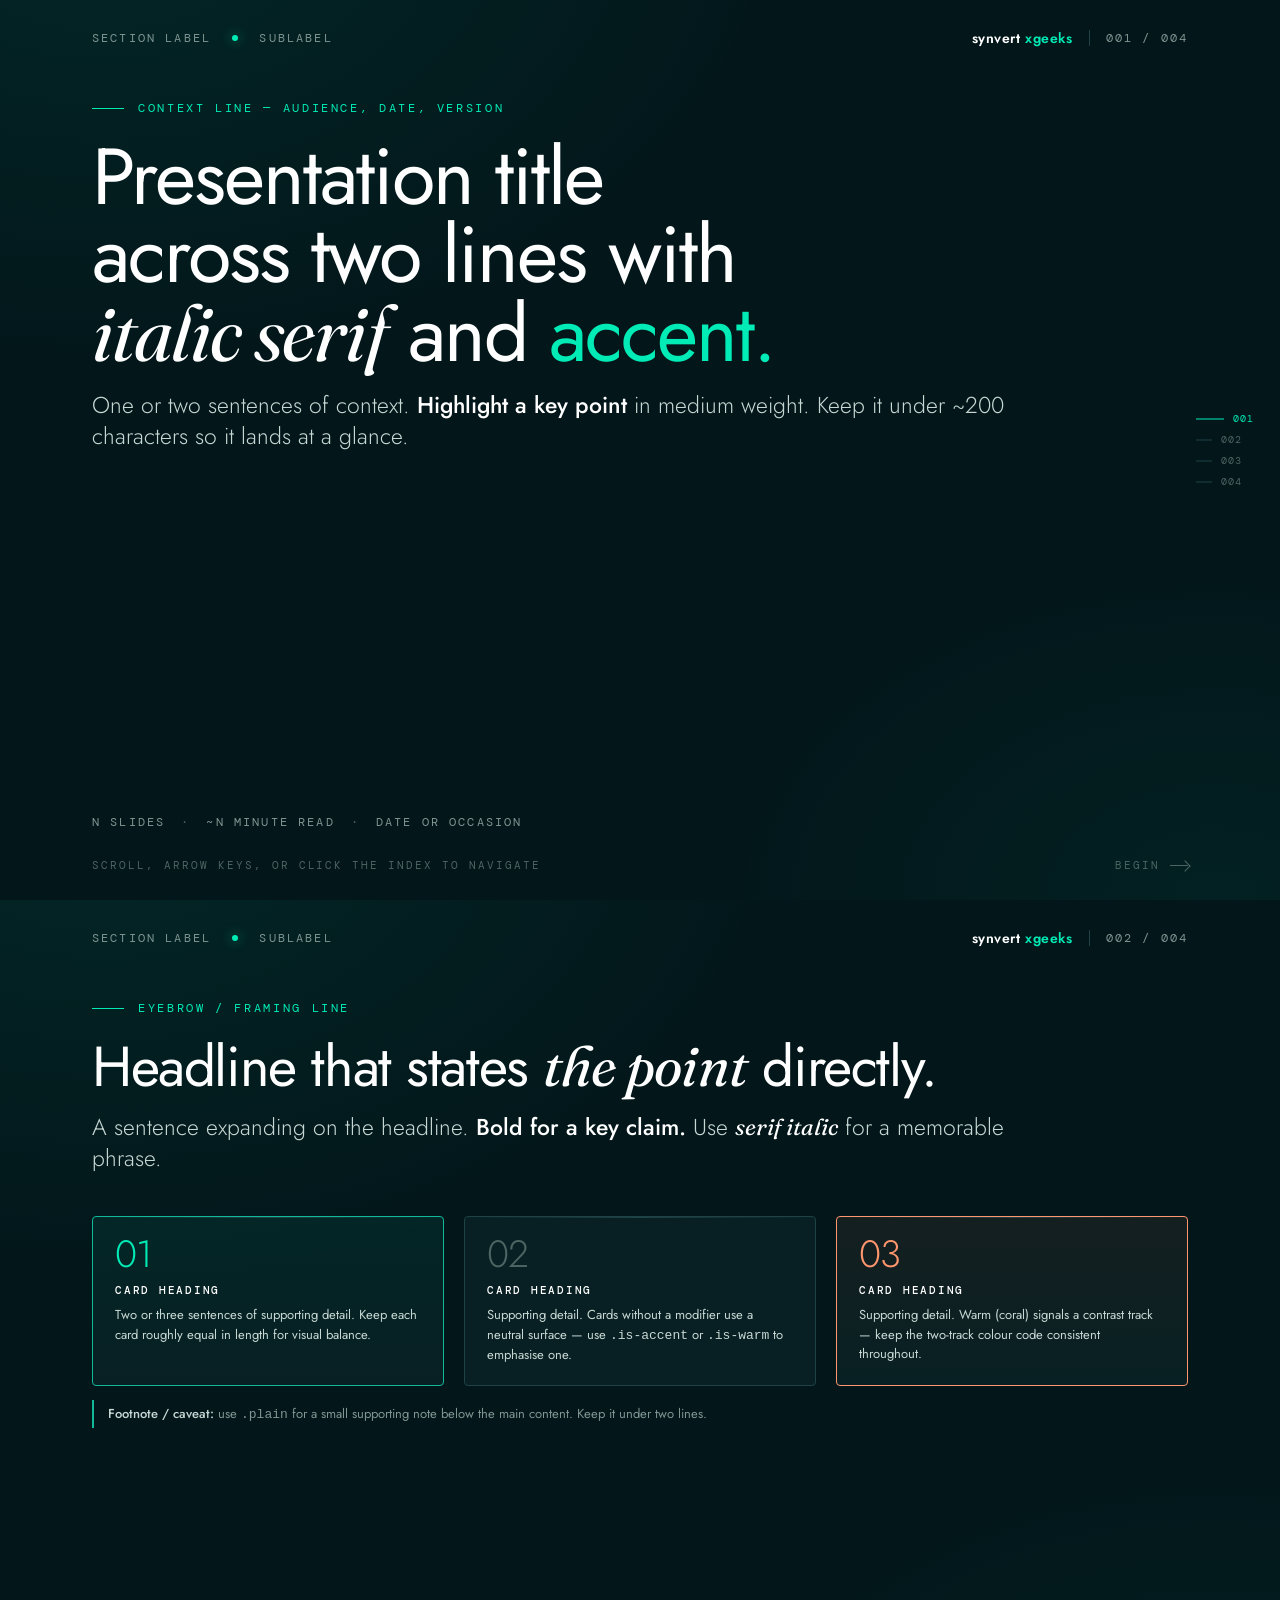
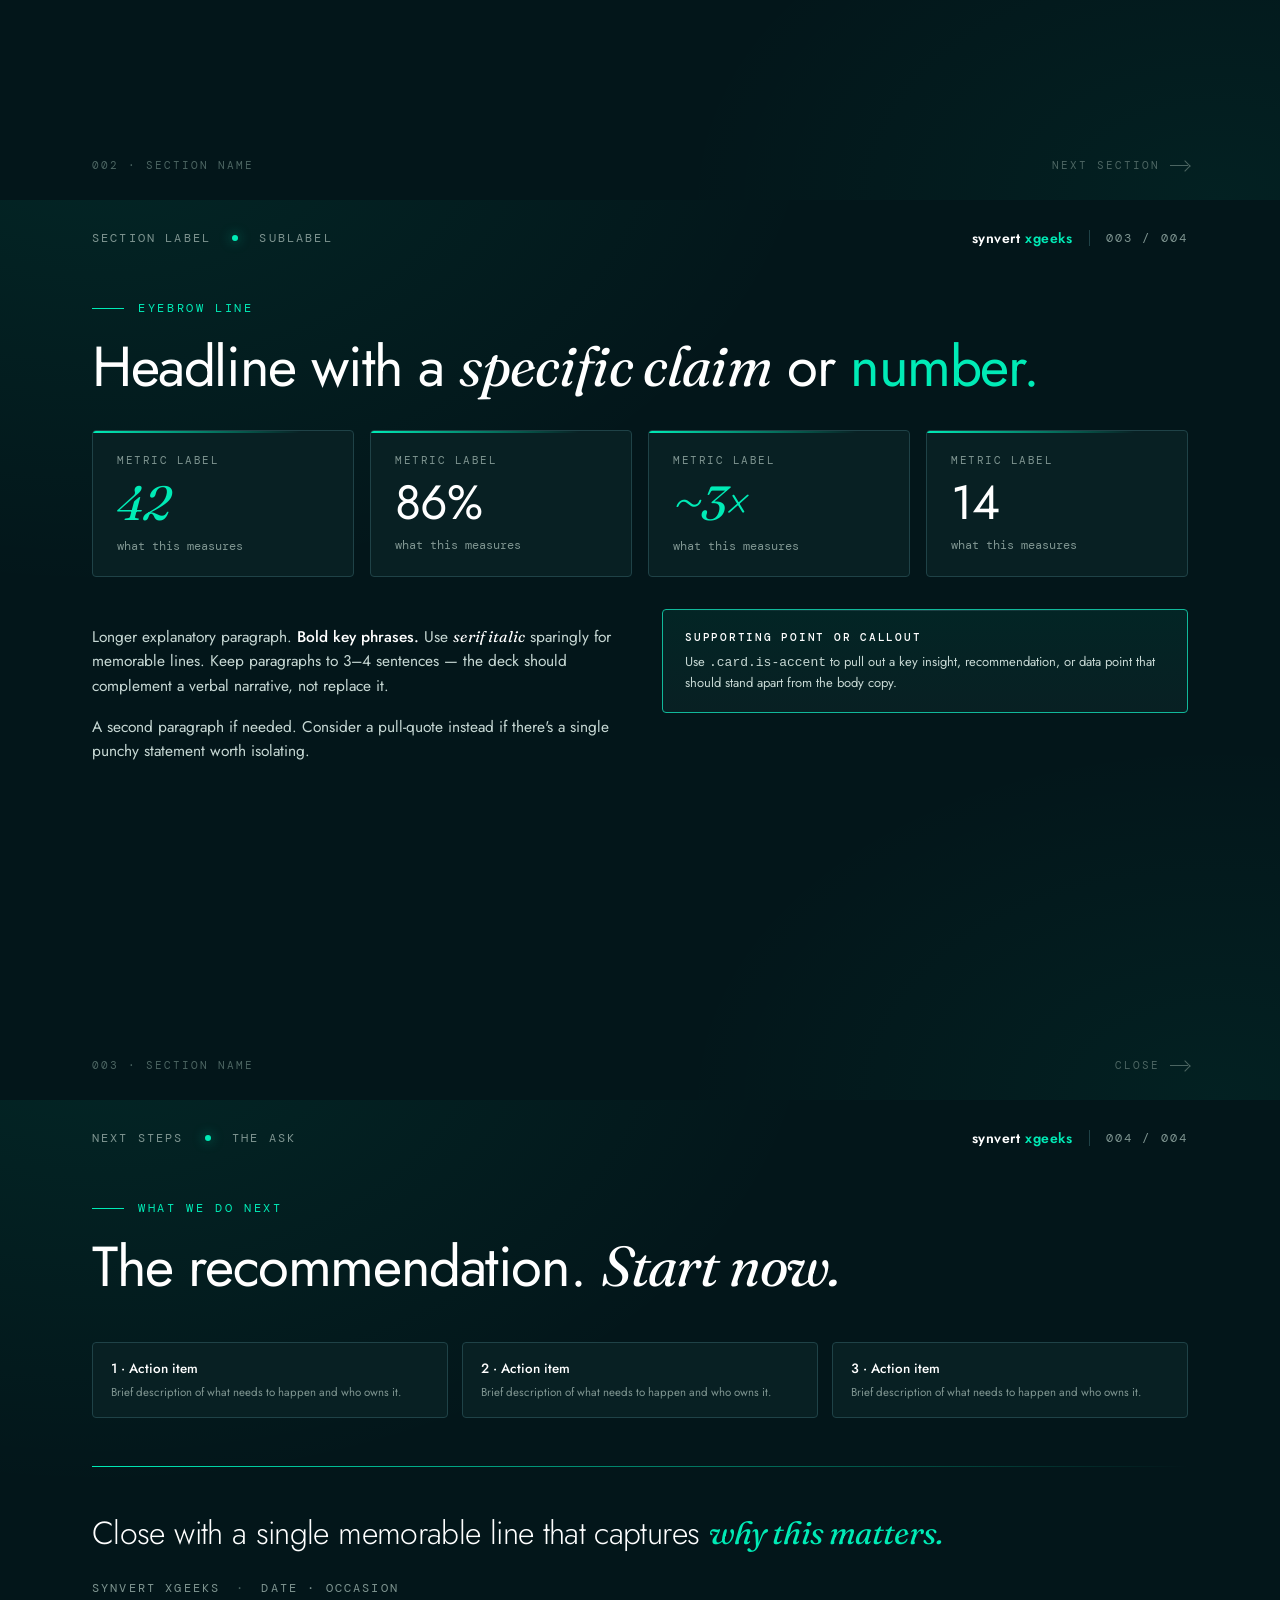
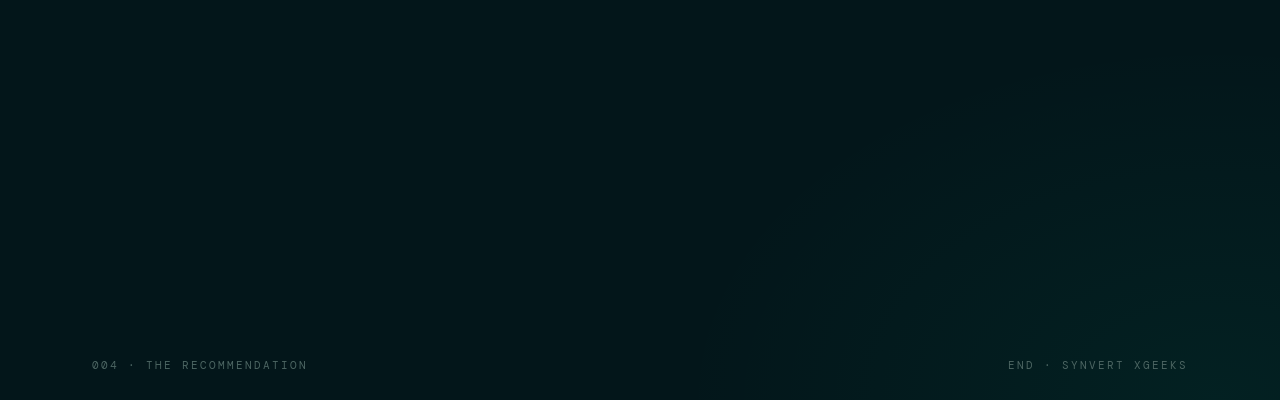
==== _template/index.html @ 1c28c309 "Refactor presentation structure and enhance scaffolding process" ====
<!doctype html>
<html lang="en">
<head>
<meta charset="utf-8">
<meta name="viewport" content="width=device-width,initial-scale=1">
<!-- EDIT: title and description -->
<title>Presentation Title · synvert xgeeks</title>
<meta name="description" content="One-line description of this presentation.">
<meta name="theme-color" content="#03161a">
<link rel="preconnect" href="https://fonts.googleapis.com">
<link rel="preconnect" href="https://fonts.gstatic.com" crossorigin>
<link href="https://fonts.googleapis.com/css2?family=Jost:wght@300;400;500;600;700&family=DM+Mono:wght@400;500&family=Fraunces:ital,wght@0,400;1,400;1,500&display=swap" rel="stylesheet">
<style>
/* ─── Design tokens ──────────────────────────────────────────────────────── */
:root {
  --bg:#03161a; --bg-2:#082023; --bg-3:#0d2a2e;
  --ink:#ffffff; --ink-2:#c7d8d4; --ink-3:#7f9591; --ink-4:#4c6562;
  --line:#143034; --line-2:#1f4247;
  --accent:#00EBB6; --accent-dim:#11b89a; --accent-deep:#064a40;
  --warm:#ff966e;
  --good:#00EBB6; --good-bg:rgba(0,235,182,0.12);
  --bad:#f87171; --bad-bg:rgba(248,113,113,0.12);
  --warn:#fbbf24; --warn-bg:rgba(251,191,36,0.12);
  --display:'Jost','Futura','Century Gothic',system-ui,sans-serif;
  --sans:'Jost','Futura','Century Gothic',system-ui,sans-serif;
  --serif:'Fraunces',Georgia,serif;
  --mono:'DM Mono',ui-monospace,SFMono-Regular,Menlo,monospace;
}
/* ─── Reset & base ───────────────────────────────────────────────────────── */
* { box-sizing:border-box; }
html, body { margin:0; padding:0; background:#000; color:var(--ink); font-family:var(--sans); -webkit-font-smoothing:antialiased; text-rendering:optimizeLegibility; }
html { scroll-behavior:smooth; }
body { min-height:100vh; scroll-snap-type:y mandatory; overflow-y:scroll; overscroll-behavior:contain; }
.deck { display:block; }
/* ─── Slide shell ────────────────────────────────────────────────────────── */
.slide { position:relative; min-height:100vh; background:var(--bg); scroll-snap-align:start; scroll-snap-stop:always; overflow:hidden; display:flex; flex-direction:column; }
.slide::before { content:''; position:absolute; inset:0; background:radial-gradient(ellipse 1200px 800px at 8% -10%, rgba(0,235,182,0.08), transparent 60%), radial-gradient(ellipse 900px 600px at 95% 100%, rgba(0,235,182,0.05), transparent 60%); pointer-events:none; z-index:0; }
.frame { position:relative; flex:1; padding:100px 92px 70px; display:flex; flex-direction:column; z-index:1; max-width:1520px; margin:0 auto; width:100%; }
/* ─── Chrome (top bar) ───────────────────────────────────────────────────── */
.chrome { position:absolute; top:28px; left:92px; right:92px; display:flex; justify-content:space-between; align-items:center; z-index:2; font-family:var(--mono); font-size:12px; letter-spacing:0.18em; text-transform:uppercase; color:var(--ink-3); }
.chrome .dot { display:inline-block; width:6px; height:6px; background:var(--accent); border-radius:999px; margin:0 12px 2px; vertical-align:middle; box-shadow:0 0 12px rgba(0,235,182,0.6); }
.chrome__right { display:flex; align-items:center; gap:16px; }
.chrome__mark { font-family:var(--display); font-weight:600; font-size:14px; letter-spacing:0.04em; text-transform:none; color:var(--ink); }
.chrome__mark b { color:var(--accent); font-weight:600; }
.chrome__pageno { border-left:1px solid var(--line-2); padding-left:16px; color:var(--ink-3); }
/* ─── Typography ─────────────────────────────────────────────────────────── */
.kicker { font-family:var(--mono); font-size:12px; letter-spacing:0.22em; text-transform:uppercase; color:var(--accent); display:inline-flex; align-items:center; gap:14px; margin:0 0 22px 0; }
.kicker::before { content:''; width:32px; height:1px; background:var(--accent); }
.display { font-family:var(--display); font-weight:400; line-height:0.98; letter-spacing:-0.025em; color:var(--ink); margin:0; }
.display em, .display i { font-family:var(--serif); font-style:italic; font-weight:400; letter-spacing:-0.015em; }
.display .accent { color:var(--accent); }
h1.display { font-size:clamp(40px,6.2vw,90px); }
h2.display { font-size:clamp(28px,4.4vw,58px); }
.subhead { font-family:var(--display); font-weight:300; font-size:clamp(17px,1.85vw,23px); line-height:1.35; color:var(--ink-2); margin:18px 0 0 0; max-width:980px; }
.subhead em { font-family:var(--serif); font-style:italic; font-weight:400; color:var(--ink); }
.subhead strong { font-weight:500; color:var(--ink); }
.body-text { font-family:var(--display); font-weight:400; font-size:15.5px; line-height:1.6; color:var(--ink-2); max-width:920px; }
.body-text strong { color:var(--ink); font-weight:500; }
.body-text em { font-family:var(--serif); font-style:italic; font-weight:400; color:var(--ink); }
.accent-text { color:var(--accent); } .warm-text { color:var(--warm); } .muted { color:var(--ink-3); }
.plain { font-family:var(--display); font-size:13px; line-height:1.5; color:var(--ink-3); border-left:2px solid var(--accent-dim); padding:4px 0 4px 14px; margin:14px 0 0; max-width:980px; }
.plain b { color:var(--ink-2); font-weight:500; }
.pull-quote { font-family:var(--display); font-weight:300; font-size:clamp(24px,3.5vw,44px); line-height:1.15; letter-spacing:-0.02em; color:var(--ink); max-width:1140px; margin:0; }
.pull-quote em { font-family:var(--serif); font-style:italic; font-weight:400; color:var(--accent); }
/* ─── Bottom bar ─────────────────────────────────────────────────────────── */
.slide__bottom { position:absolute; bottom:28px; left:92px; right:92px; display:flex; justify-content:space-between; align-items:flex-end; font-family:var(--mono); font-size:11px; letter-spacing:0.18em; text-transform:uppercase; color:var(--ink-4); z-index:2; }
.slide__bottom .hint { display:flex; align-items:center; gap:10px; }
.slide__bottom .hint .arrow { display:inline-block; width:18px; height:1px; background:var(--ink-4); position:relative; }
.slide__bottom .hint .arrow::after { content:''; position:absolute; right:-1px; top:-3px; width:7px; height:7px; border-right:1px solid var(--ink-4); border-bottom:1px solid var(--ink-4); transform:rotate(-45deg); }
/* ─── Progress rail ──────────────────────────────────────────────────────── */
.deck-progress { position:fixed; right:26px; top:50%; transform:translateY(-50%); z-index:50; display:flex; flex-direction:column; gap:5px; font-family:var(--mono); font-size:9.5px; letter-spacing:0.12em; text-transform:uppercase; color:var(--ink-4); }
.deck-progress a { color:inherit; text-decoration:none; display:flex; align-items:center; gap:9px; padding:2px 0; cursor:pointer; transition:color 200ms; }
.deck-progress a:hover { color:var(--ink-2); }
.deck-progress a::before { content:''; width:16px; height:1px; background:var(--line-2); transition:background 200ms,width 200ms; }
.deck-progress a.is-active { color:var(--accent); }
.deck-progress a.is-active::before { background:var(--accent); width:28px; }
/* ─── Cover helpers ──────────────────────────────────────────────────────── */
.cover-slot { margin-top:auto; display:flex; flex-direction:column; gap:16px; }
.cover-meta { font-family:var(--mono); font-size:12px; letter-spacing:0.18em; text-transform:uppercase; color:var(--ink-3); display:flex; gap:16px; flex-wrap:wrap; }
.cover-meta span + span::before { content:'·'; margin-right:16px; color:var(--ink-4); }
/* ─── Grids ──────────────────────────────────────────────────────────────── */
.grid-2 { display:grid; grid-template-columns:1fr 1fr; gap:44px; align-items:start; }
.grid-3 { display:grid; grid-template-columns:1fr 1fr 1fr; gap:20px; }
.grid-4 { display:grid; grid-template-columns:repeat(4,1fr); gap:16px; }
.divider { height:1px; background:var(--line-2); margin:24px 0; }
.divider--accent { background:linear-gradient(90deg,var(--accent),transparent); }
/* ─── Cards ──────────────────────────────────────────────────────────────── */
.card { background:var(--bg-2); border:1px solid var(--line-2); padding:20px 22px; border-radius:4px; position:relative; overflow:hidden; }
.card::before { content:''; position:absolute; top:0; left:0; right:0; height:1px; background:linear-gradient(90deg,transparent,var(--line-2),transparent); }
.card .card-num { font-family:var(--display); font-weight:300; font-size:38px; line-height:0.9; color:var(--ink-4); letter-spacing:-0.02em; }
.card .card-label { font-family:var(--mono); font-size:11px; letter-spacing:0.16em; text-transform:uppercase; color:var(--ink); margin-top:12px; font-weight:500; }
.card .card-body { font-size:13px; color:var(--ink-2); line-height:1.5; margin-top:8px; }
.card.is-accent { border-color:var(--accent-dim); background:linear-gradient(180deg,rgba(0,235,182,0.07),var(--bg-2)); }
.card.is-accent .card-num { color:var(--accent); }
.card.is-warm { border-color:var(--warm); background:linear-gradient(180deg,rgba(255,150,110,0.07),var(--bg-2)); }
.card.is-warm .card-num { color:var(--warm); }
/* ─── KPIs ───────────────────────────────────────────────────────────────── */
.kpi { background:var(--bg-2); border:1px solid var(--line-2); padding:22px 24px; border-radius:4px; display:flex; flex-direction:column; gap:6px; position:relative; overflow:hidden; }
.kpi::after { content:''; position:absolute; left:0; right:0; top:0; height:2px; background:linear-gradient(90deg,var(--accent),transparent 80%); }
.kpi .kpi-label { font-family:var(--mono); font-size:11px; letter-spacing:0.14em; text-transform:uppercase; color:var(--ink-3); }
.kpi .kpi-value { font-family:var(--display); font-weight:400; font-size:48px; line-height:1; color:var(--ink); letter-spacing:-0.025em; margin-top:6px; }
.kpi .kpi-value em { font-family:var(--serif); font-style:italic; font-weight:400; color:var(--accent); }
.kpi .kpi-sub { font-family:var(--mono); font-size:12px; color:var(--ink-3); margin-top:4px; }
/* ─── Lanes (two-track) ──────────────────────────────────────────────────── */
.lanes { display:grid; grid-template-columns:1fr 1fr; gap:22px; margin-top:24px; }
.lane { border:1px solid var(--line-2); border-radius:6px; padding:22px 24px; background:var(--bg-2); }
.lane.a { border-top:3px solid var(--warm); } .lane.b { border-top:3px solid var(--accent); }
.lane .lane-role { font-family:var(--mono); font-size:11px; letter-spacing:0.14em; text-transform:uppercase; color:var(--ink-3); }
.lane .lane-title { font-family:var(--display); font-weight:500; font-size:20px; color:var(--ink); margin:6px 0 12px; }
.lane.a .lane-title { color:var(--warm); } .lane.b .lane-title { color:var(--accent); }
.lane ul { margin:0; padding-left:18px; } .lane li { font-size:13.5px; color:var(--ink-2); line-height:1.5; margin-bottom:7px; }
/* ─── Rule strip ─────────────────────────────────────────────────────────── */
.rule-strip { margin-top:22px; display:grid; grid-template-columns:repeat(4,1fr); gap:14px; }
.rule-strip .rule-item { border:1px solid var(--line-2); border-radius:4px; padding:14px 16px; background:var(--bg-2); }
.rule-strip .rule-n { font-family:var(--mono); font-size:11px; color:var(--accent); letter-spacing:0.12em; }
.rule-strip .rule-t { font-family:var(--display); font-weight:500; font-size:13.5px; color:var(--ink); margin-top:7px; line-height:1.35; }
.rule-strip .rule-d { font-size:11.5px; color:var(--ink-3); line-height:1.45; margin-top:5px; }
/* ─── Data table ─────────────────────────────────────────────────────────── */
.dt { margin-top:18px; border:1px solid var(--line-2); border-radius:6px; overflow:hidden; font-size:12.5px; }
.dt .dt-h, .dt .dt-r { display:grid; align-items:center; }
.dt .dt-h { background:var(--bg-3); font-family:var(--mono); font-size:10px; letter-spacing:0.1em; text-transform:uppercase; color:var(--ink-3); padding:10px 16px; }
.dt .dt-r { padding:10px 16px; border-top:1px solid var(--line); background:var(--bg-2); color:var(--ink-2); }
.dt .dt-r b { color:var(--ink); font-weight:500; }
/* ─── Status chips ───────────────────────────────────────────────────────── */
.heat { font-family:var(--mono); font-size:10px; letter-spacing:0.06em; text-transform:uppercase; padding:2px 9px; border-radius:999px; display:inline-block; }
.heat.hot { color:var(--warm); border:1px solid var(--warm); }
.heat.warm { color:var(--warn); border:1px solid rgba(251,191,36,0.5); }
.heat.cold { color:var(--ink-3); border:1px solid var(--line-2); }
.tag-pill { font-family:var(--mono); font-size:10px; letter-spacing:0.05em; padding:1px 8px; border-radius:999px; }
.tag-pill.cli { color:var(--accent); border:1px solid var(--accent-dim); }
.tag-pill.par { color:var(--warm); border:1px solid var(--warm); }
.tag-pill.com { color:var(--ink-3); border:1px solid var(--line-2); }
.tag-pill.yes { color:var(--accent); border:1px solid var(--accent-dim); }
.tag-pill.no  { color:var(--ink-3); border:1px solid var(--line-2); }
/* ─── State matrix ───────────────────────────────────────────────────────── */
.smx { margin-top:20px; border:1px solid var(--line-2); border-radius:6px; overflow:hidden; }
.smx .smx-h, .smx .smx-r { display:grid; grid-template-columns:1.3fr 1fr 1.1fr 1.6fr; }
.smx .smx-h { background:var(--bg-3); font-family:var(--mono); font-size:10px; letter-spacing:0.1em; text-transform:uppercase; color:var(--ink-3); }
.smx .smx-h > div, .smx .smx-r > div { padding:11px 16px; border-top:1px solid var(--line); }
.smx .smx-r { background:var(--bg-2); font-size:12.5px; color:var(--ink-2); line-height:1.4; }
.smx .smx-r .st { font-family:var(--display); font-weight:500; color:var(--ink); }
.smx .smx-r b { color:var(--ink); font-weight:500; }
.go-yes { color:var(--accent); font-weight:500; } .go-no { color:var(--bad); font-weight:500; } .go-soft { color:var(--warn); font-weight:500; }
/* ─── Route-in schematic ─────────────────────────────────────────────────── */
.schema { display:grid; grid-template-columns:1fr 64px 1fr; gap:0; align-items:center; margin-top:24px; }
.schema .col-h { font-family:var(--mono); font-size:10.5px; letter-spacing:0.12em; text-transform:uppercase; margin-bottom:12px; }
.schema .routeins .col-h { color:var(--warm); } .schema .targets .col-h { color:var(--accent); }
.schema .node { background:var(--bg-2); border:1px solid var(--line-2); border-radius:6px; padding:13px 16px; margin-bottom:10px; }
.schema .node .nn { font-family:var(--display); font-weight:500; font-size:14px; color:var(--ink); }
.schema .node .nr { font-size:11.5px; color:var(--ink-3); margin-top:2px; }
.schema .routeins .node { border-left:3px solid var(--warm); }
.schema .targets .node { border-left:3px solid var(--accent); }
.schema .arrow-col { display:flex; flex-direction:column; align-items:center; gap:6px; color:var(--accent); }
.schema .arrow-col .ln { font-family:var(--mono); font-size:8.5px; letter-spacing:0.08em; color:var(--ink-3); text-transform:uppercase; text-align:center; }
.schema .arrow-col .ar { font-size:22px; line-height:1; color:var(--accent); }
/* ─── Person / bench ─────────────────────────────────────────────────────── */
.bench { display:grid; grid-template-columns:repeat(3,1fr); gap:12px; margin-top:8px; }
.person { background:var(--bg-2); border:1px solid var(--line-2); border-radius:4px; padding:13px 15px; }
.person .pn { font-family:var(--display); font-weight:500; font-size:15px; color:var(--ink); }
.person .pr { font-family:var(--mono); font-size:9.5px; letter-spacing:0.08em; text-transform:uppercase; color:var(--accent); margin:3px 0 6px; }
.person .pb { font-size:12px; color:var(--ink-2); line-height:1.45; }
.person.open { border-left:3px solid var(--warm); } .person.open .pr { color:var(--warm); }
.person.tech { border-left:3px solid var(--accent); }
/* ─── Doors ──────────────────────────────────────────────────────────────── */
.doors { display:grid; grid-template-columns:repeat(4,1fr); gap:13px; margin-top:22px; }
.door { background:var(--bg-2); border:1px solid var(--line-2); border-radius:4px; padding:16px 17px; display:flex; flex-direction:column; gap:7px; }
.door .door-phase { font-family:var(--mono); font-size:9.5px; letter-spacing:0.12em; text-transform:uppercase; color:var(--accent); }
.door .door-name { font-family:var(--display); font-weight:500; font-size:15.5px; color:var(--ink); line-height:1.2; }
.door .door-body { font-size:11.5px; color:var(--ink-2); line-height:1.45; }
.door.hot { border-color:var(--accent-dim); background:linear-gradient(180deg,rgba(0,235,182,0.06),var(--bg-2)); }
/* ─── Segmentation table ─────────────────────────────────────────────────── */
.segtable { margin-top:20px; border:1px solid var(--line-2); border-radius:6px; overflow:hidden; font-size:12px; }
.segtable .seg-row { display:grid; grid-template-columns:150px 1fr; border-bottom:1px solid var(--line); }
.segtable .seg-row:last-child { border-bottom:0; }
.segtable .seg-h { background:var(--bg-3); font-family:var(--mono); font-size:10px; letter-spacing:0.1em; text-transform:uppercase; padding:12px 16px; display:flex; align-items:center; }
.segtable .seg-h.client { color:var(--accent); } .segtable .seg-h.partner { color:var(--warm); } .segtable .seg-h.neutral { color:var(--ink-3); }
.segtable .seg-names { padding:12px 16px; color:var(--ink-2); line-height:1.55; background:var(--bg-2); }
.segtable .seg-names b { color:var(--ink); font-weight:500; } .segtable .seg-names .dual { color:var(--warm); }
/* ─── Tiers ──────────────────────────────────────────────────────────────── */
.tiers { display:flex; flex-direction:column; gap:11px; margin-top:18px; }
.tier { display:grid; grid-template-columns:118px 1fr; gap:20px; align-items:center; background:var(--bg-2); border:1px solid var(--line-2); border-radius:4px; padding:15px 22px; }
.tier.t1 { border-left:3px solid var(--accent); } .tier.reach { border-left:3px solid var(--warn); } .tier.t2 { border-left:3px solid var(--warm); } .tier.t3 { border-left:3px solid var(--ink-4); }
.tier .tier-tag { font-family:var(--display); font-weight:500; font-size:18px; color:var(--ink); }
.tier .tier-tag small { display:block; font-family:var(--mono); font-size:10px; letter-spacing:0.1em; text-transform:uppercase; color:var(--ink-3); margin-top:4px; }
.tier .tier-body { font-size:13.5px; color:var(--ink-2); line-height:1.5; }
.tier .tier-body strong { color:var(--ink); font-weight:500; }
/* ─── Account board ──────────────────────────────────────────────────────── */
.board { display:grid; grid-template-columns:repeat(4,1fr); gap:13px; margin-top:22px; }
.acct { background:var(--bg-2); border:1px solid var(--line-2); border-radius:4px; padding:15px 16px; display:flex; flex-direction:column; gap:6px; }
.acct .acct-name { font-family:var(--display); font-weight:500; font-size:15px; color:var(--ink); }
.acct .acct-pain { font-size:11.5px; color:var(--ink-2); line-height:1.4; flex:1; }
.acct .acct-status { font-family:var(--mono); font-size:9px; letter-spacing:0.06em; text-transform:uppercase; }
.acct .acct-status.closed { color:var(--accent); } .acct .acct-status.live { color:var(--warn); }
/* ─── CRM tree ───────────────────────────────────────────────────────────── */
.crm { display:grid; grid-template-columns:1fr 1fr; gap:22px; margin-top:22px; }
.crm-col { background:var(--bg-2); border:1px solid var(--line-2); border-radius:6px; padding:20px 22px; }
.crm-col.kcd { border-top:3px solid var(--accent); } .crm-col.meet { border-top:3px solid var(--warm); }
.crm-col .crm-top { font-family:var(--display); font-weight:500; font-size:18px; margin-bottom:12px; }
.crm-col.kcd .crm-top { color:var(--accent); } .crm-col.meet .crm-top { color:var(--warm); }
.crm-col .lab { font-family:var(--mono); font-size:11px; color:var(--ink-2); padding:6px 0 6px 16px; border-left:1px solid var(--line-2); margin-left:4px; }
.crm-col .lab b { color:var(--ink); }
.crm-fields { margin-top:18px; border:1px solid var(--line-2); border-radius:6px; padding:16px 20px; background:var(--bg-2); font-size:13px; color:var(--ink-2); line-height:1.6; }
.crm-fields b { color:var(--ink); font-weight:500; }
/* ─── Gantt ──────────────────────────────────────────────────────────────── */
.gantt { margin-top:26px; border-top:1px solid var(--line-2); }
.gantt-cols { display:grid; grid-template-columns:120px repeat(6,1fr); font-family:var(--mono); font-size:10.5px; letter-spacing:0.08em; text-transform:uppercase; color:var(--ink-3); padding:12px 0 14px; border-bottom:1px solid var(--line); }
.gantt-cols span { text-align:center; } .gantt-cols span:first-child { text-align:left; }
.gantt-row { display:grid; grid-template-columns:120px 1fr; align-items:center; padding:12px 0; border-bottom:1px solid var(--line); }
.gantt-row .gantt-lane-label { font-family:var(--display); font-weight:500; font-size:14px; }
.gantt-row.a .gantt-lane-label { color:var(--warm); } .gantt-row.b .gantt-lane-label { color:var(--accent); }
.gantt-track { position:relative; height:30px; }
.bar { position:absolute; top:4px; height:22px; border-radius:4px; display:flex; align-items:center; padding:0 12px; font-size:11px; color:#03161a; font-weight:600; white-space:nowrap; overflow:hidden; }
.bar.a { background:linear-gradient(90deg,var(--warm),#ffb594); } .bar.b { background:linear-gradient(90deg,var(--accent),#6ff3da); }
.bar.ghost { background:var(--bg-3); border:1px dashed var(--line-2); color:var(--ink-3); }
.event-flag { position:absolute; top:-8px; bottom:-8px; width:2px; background:var(--accent); }
.event-flag span { position:absolute; top:-20px; left:50%; transform:translateX(-50%); font-family:var(--mono); font-size:9px; letter-spacing:0.1em; color:var(--accent); white-space:nowrap; }
/* ─── Messages ───────────────────────────────────────────────────────────── */
.msgwrap { display:grid; grid-template-columns:1fr 1fr; gap:18px; margin-top:22px; }
.msg { border-left:2px solid var(--accent); background:var(--bg-2); padding:13px 18px; border-radius:0 4px 4px 0; margin-bottom:12px; }
.msg .msg-label { font-family:var(--mono); font-size:10px; letter-spacing:0.12em; text-transform:uppercase; color:var(--accent); margin-bottom:6px; }
.msg .msg-text { font-family:var(--serif); font-style:italic; font-size:14.5px; color:var(--ink-2); line-height:1.5; }
.msg .msg-text b { font-style:normal; color:var(--ink); }
.redline { border-left-color:var(--bad); } .redline .msg-label { color:var(--bad); } .redline .msg-text { font-style:normal; font-family:var(--display); }
/* ─── Tag row ────────────────────────────────────────────────────────────── */
.tag-row { display:grid; grid-template-columns:repeat(5,1fr); gap:14px; margin-top:28px; }
.tag-row .tag { background:var(--bg-2); border:1px solid var(--line-2); border-radius:4px; padding:16px 18px; }
.tag .tag-head { font-family:var(--display); font-weight:500; font-size:13.5px; color:var(--ink); margin-bottom:6px; }
.tag .tag-body { font-size:11.5px; color:var(--ink-3); line-height:1.5; }
/* ─── Reveal animation ───────────────────────────────────────────────────── */
.fade-up { opacity:0; transform:translateY(18px); transition:opacity 700ms cubic-bezier(0.2,0.7,0.2,1),transform 700ms cubic-bezier(0.2,0.7,0.2,1); }
.fade-up.in { opacity:1; transform:translateY(0); }
.fade-up.d1 { transition-delay:90ms; } .fade-up.d2 { transition-delay:180ms; } .fade-up.d3 { transition-delay:270ms; } .fade-up.d4 { transition-delay:360ms; }
/* ─── Responsive ─────────────────────────────────────────────────────────── */
@media (max-width:1150px) {
  .frame { padding:90px 46px 62px; }
  .chrome, .slide__bottom { left:46px; right:46px; }
  .grid-2, .lanes, .msgwrap, .crm { grid-template-columns:1fr; gap:22px; }
  .grid-3, .bench { grid-template-columns:1fr; }
  .grid-4, .board, .doors, .rule-strip { grid-template-columns:1fr 1fr; }
  .tag-row { grid-template-columns:1fr 1fr; }
  .smx .smx-h { display:none; } .smx .smx-r { grid-template-columns:1fr; gap:0; }
  .schema { grid-template-columns:1fr; } .schema .arrow-col { flex-direction:row; padding:8px 0; }
  .gantt-cols, .gantt-row { grid-template-columns:90px 1fr; } .gantt-cols span:not(:first-child) { display:none; }
  .segtable .seg-row, .dt .dt-h, .dt .dt-r { grid-template-columns:1fr !important; }
  .deck-progress { display:none; }
}
@media (max-width:700px) {
  .frame { padding:78px 20px 54px; }
  .chrome, .slide__bottom { left:20px; right:20px; font-size:10px; }
  .grid-4, .board, .doors, .rule-strip, .tag-row, .bench { grid-template-columns:1fr; }
  .tier { grid-template-columns:1fr; gap:8px; }
}
@media (prefers-reduced-motion:reduce) { html { scroll-behavior:auto; } .fade-up { transition:none; opacity:1; transform:none; } }
</style>
</head>
<body>

<!-- EDIT: update href targets and slide count to match your deck -->
<nav class="deck-progress" aria-label="Deck progress">
  <a href="#s1" data-target="s1"><span>001</span></a>
  <a href="#s2" data-target="s2"><span>002</span></a>
  <a href="#s3" data-target="s3"><span>003</span></a>
  <a href="#s4" data-target="s4"><span>004</span></a>
</nav>

<main class="deck">

<!-- ═══════════════════════════════════════════════════════════════
  SLIDE SKELETON — copy this block for every new slide:

  <section class="slide" id="sNN">
    <div class="chrome">
      <div class="chrome__left">SECTION LABEL <span class="dot"></span> SUBLABEL</div>
      <div class="chrome__right">
        <span class="chrome__mark">synvert <b>xgeeks</b></span>
        <span class="chrome__pageno">0NN / 0TT</span>
      </div>
    </div>
    <div class="frame">
      <p class="kicker fade-up">Eyebrow line</p>
      <h2 class="display fade-up d1">Headline with <em>serif emphasis</em> and <span class="accent">accent</span>.</h2>
      <p class="subhead fade-up d2">Supporting sentence.</p>
      ... content components with fade-up d1..d4 for staggered reveal ...
    </div>
    <div class="slide__bottom">
      <span>0NN · Section name</span>
      <span class="hint">Next teaser <span class="arrow"></span></span>
    </div>
  </section>

  When you add a slide:
  1. Add <a href="#sNN" data-target="sNN"><span>0NN</span></a> to .deck-progress above.
  2. Update chrome__pageno and slide__bottom counts on all slides.
═══════════════════════════════════════════════════════════════ -->


<!-- 001 Cover -->
<!-- EDIT: section label, deck title, subtitle, cover-meta -->
<section class="slide" id="s1">
  <div class="chrome">
    <div class="chrome__left">SECTION LABEL <span class="dot"></span> SUBLABEL</div>
    <div class="chrome__right">
      <span class="chrome__mark">synvert <b>xgeeks</b></span>
      <span class="chrome__pageno">001 / 004</span>
    </div>
  </div>
  <div class="frame">
    <p class="kicker fade-up">Context line — audience, date, version</p>
    <h1 class="display fade-up d1">Presentation title<br>across two lines with<br><em>italic serif</em> and <span class="accent">accent.</span></h1>
    <p class="subhead fade-up d2">One or two sentences of context. <strong>Highlight a key point</strong> in medium weight. Keep it under ~200 characters so it lands at a glance.</p>
    <div class="cover-slot fade-up d3">
      <div class="cover-meta">
        <span>N slides</span>
        <span>~N minute read</span>
        <span>Date or occasion</span>
      </div>
    </div>
  </div>
  <div class="slide__bottom">
    <span>Scroll, arrow keys, or click the index to navigate</span>
    <span class="hint">Begin <span class="arrow"></span></span>
  </div>
</section>


<!-- 002 Key insight or overview -->
<!-- EDIT: section label, headline, content -->
<section class="slide" id="s2">
  <div class="chrome">
    <div class="chrome__left">SECTION LABEL <span class="dot"></span> SUBLABEL</div>
    <div class="chrome__right">
      <span class="chrome__mark">synvert <b>xgeeks</b></span>
      <span class="chrome__pageno">002 / 004</span>
    </div>
  </div>
  <div class="frame">
    <p class="kicker fade-up">Eyebrow / framing line</p>
    <h2 class="display fade-up d1">Headline that states <em>the point</em> directly.</h2>
    <p class="subhead fade-up d2">A sentence expanding on the headline. <strong>Bold for a key claim.</strong> Use <em>serif italic</em> for a memorable phrase.</p>

    <!-- Example: 3-column cards — swap for any component from the vocabulary below -->
    <div class="grid-3 fade-up d3" style="margin-top:42px;">
      <div class="card is-accent">
        <div class="card-num">01</div>
        <div class="card-label">Card heading</div>
        <div class="card-body">Two or three sentences of supporting detail. Keep each card roughly equal in length for visual balance.</div>
      </div>
      <div class="card">
        <div class="card-num">02</div>
        <div class="card-label">Card heading</div>
        <div class="card-body">Supporting detail. Cards without a modifier use a neutral surface — use <code>.is-accent</code> or <code>.is-warm</code> to emphasise one.</div>
      </div>
      <div class="card is-warm">
        <div class="card-num">03</div>
        <div class="card-label">Card heading</div>
        <div class="card-body">Supporting detail. Warm (coral) signals a contrast track — keep the two-track colour code consistent throughout.</div>
      </div>
    </div>

    <p class="plain fade-up d4"><b>Footnote / caveat:</b> use <code>.plain</code> for a small supporting note below the main content. Keep it under two lines.</p>
  </div>
  <div class="slide__bottom">
    <span>002 · Section name</span>
    <span class="hint">Next section <span class="arrow"></span></span>
  </div>
</section>


<!-- 003 Detail slide — KPI + two-column layout example -->
<!-- EDIT: replace content; keep or swap the layout pattern -->
<section class="slide" id="s3">
  <div class="chrome">
    <div class="chrome__left">SECTION LABEL <span class="dot"></span> SUBLABEL</div>
    <div class="chrome__right">
      <span class="chrome__mark">synvert <b>xgeeks</b></span>
      <span class="chrome__pageno">003 / 004</span>
    </div>
  </div>
  <div class="frame">
    <p class="kicker fade-up">Eyebrow line</p>
    <h2 class="display fade-up d1">Headline with a <em>specific claim</em> or <span class="accent">number.</span></h2>

    <!-- KPI row: 4 metrics across the full width -->
    <div class="grid-4 fade-up d2" style="margin-top:36px;">
      <div class="kpi">
        <span class="kpi-label">Metric label</span>
        <span class="kpi-value"><em>42</em></span>
        <span class="kpi-sub">what this measures</span>
      </div>
      <div class="kpi">
        <span class="kpi-label">Metric label</span>
        <span class="kpi-value">86%</span>
        <span class="kpi-sub">what this measures</span>
      </div>
      <div class="kpi">
        <span class="kpi-label">Metric label</span>
        <span class="kpi-value"><em>~3×</em></span>
        <span class="kpi-sub">what this measures</span>
      </div>
      <div class="kpi">
        <span class="kpi-label">Metric label</span>
        <span class="kpi-value">14</span>
        <span class="kpi-sub">what this measures</span>
      </div>
    </div>

    <!-- Two-column: body text + accent card -->
    <div class="grid-2 fade-up d3" style="margin-top:32px;">
      <div>
        <p class="body-text">Longer explanatory paragraph. <strong>Bold key phrases.</strong> Use <em>serif italic</em> sparingly for memorable lines. Keep paragraphs to 3–4 sentences — the deck should complement a verbal narrative, not replace it.</p>
        <p class="body-text" style="margin-top:14px;">A second paragraph if needed. Consider a pull-quote instead if there's a single punchy statement worth isolating.</p>
      </div>
      <div class="card is-accent" style="align-self:start;">
        <div class="card-label" style="margin-top:0;">Supporting point or callout</div>
        <div class="card-body">Use <code>.card.is-accent</code> to pull out a key insight, recommendation, or data point that should stand apart from the body copy.</div>
      </div>
    </div>
  </div>
  <div class="slide__bottom">
    <span>003 · Section name</span>
    <span class="hint">Close <span class="arrow"></span></span>
  </div>
</section>


<!-- 004 Closing / recommendation / next steps -->
<!-- EDIT: section label, headline, action items -->
<section class="slide" id="s4">
  <div class="chrome">
    <div class="chrome__left">NEXT STEPS <span class="dot"></span> THE ASK</div>
    <div class="chrome__right">
      <span class="chrome__mark">synvert <b>xgeeks</b></span>
      <span class="chrome__pageno">004 / 004</span>
    </div>
  </div>
  <div class="frame">
    <p class="kicker fade-up">What we do next</p>
    <h2 class="display fade-up d1">The recommendation. <em>Start now.</em></h2>

    <!-- Action items in a tag-row (5 columns by default; adjust grid-template-columns to match count) -->
    <div class="tag-row fade-up d2" style="grid-template-columns:repeat(3,1fr); margin-top:48px;">
      <div class="tag">
        <div class="tag-head">1 · Action item</div>
        <div class="tag-body">Brief description of what needs to happen and who owns it.</div>
      </div>
      <div class="tag">
        <div class="tag-head">2 · Action item</div>
        <div class="tag-body">Brief description of what needs to happen and who owns it.</div>
      </div>
      <div class="tag">
        <div class="tag-head">3 · Action item</div>
        <div class="tag-body">Brief description of what needs to happen and who owns it.</div>
      </div>
    </div>

    <div class="divider divider--accent fade-up d3" style="margin-top:48px;"></div>

    <p class="pull-quote fade-up d3" style="font-size:clamp(22px,2.5vw,32px); margin-top:24px;">
      Close with a single memorable line that captures <em>why this matters.</em>
    </p>

    <div class="cover-slot fade-up d4" style="margin-top:28px;">
      <div class="cover-meta">
        <span>synvert xgeeks</span>
        <span>Date · Occasion</span>
      </div>
    </div>
  </div>
  <div class="slide__bottom">
    <span>004 · The recommendation</span>
    <span>End · synvert xgeeks</span>
  </div>
</section>

</main>

<script>
(function () {
  const slides = Array.from(document.querySelectorAll('.slide'));
  const links = new Map(Array.from(document.querySelectorAll('.deck-progress a')).map(a => [a.dataset.target, a]));
  const io = new IntersectionObserver((entries) => {
    entries.forEach(e => {
      if (e.isIntersecting) {
        const id = e.target.id;
        links.forEach((a, key) => a.classList.toggle('is-active', key === id));
        e.target.querySelectorAll('.fade-up').forEach(el => el.classList.add('in'));
      }
    });
  }, { threshold: 0.4 });
  slides.forEach(s => io.observe(s));
  document.addEventListener('keydown', (ev) => {
    if (!['ArrowDown','ArrowRight','ArrowUp','ArrowLeft'].includes(ev.key)) return;
    const cur = slides.findIndex(s => { const r = s.getBoundingClientRect(); return r.top >= -5 && r.top < window.innerHeight * 0.5; });
    let next = cur;
    if (ev.key === 'ArrowDown' || ev.key === 'ArrowRight') next = Math.min(slides.length - 1, cur + 1);
    if (ev.key === 'ArrowUp' || ev.key === 'ArrowLeft') next = Math.max(0, cur - 1);
    if (next !== cur && slides[next]) { ev.preventDefault(); slides[next].scrollIntoView({ behavior: 'smooth' }); }
  });
})();
</script>
</body>
</html>
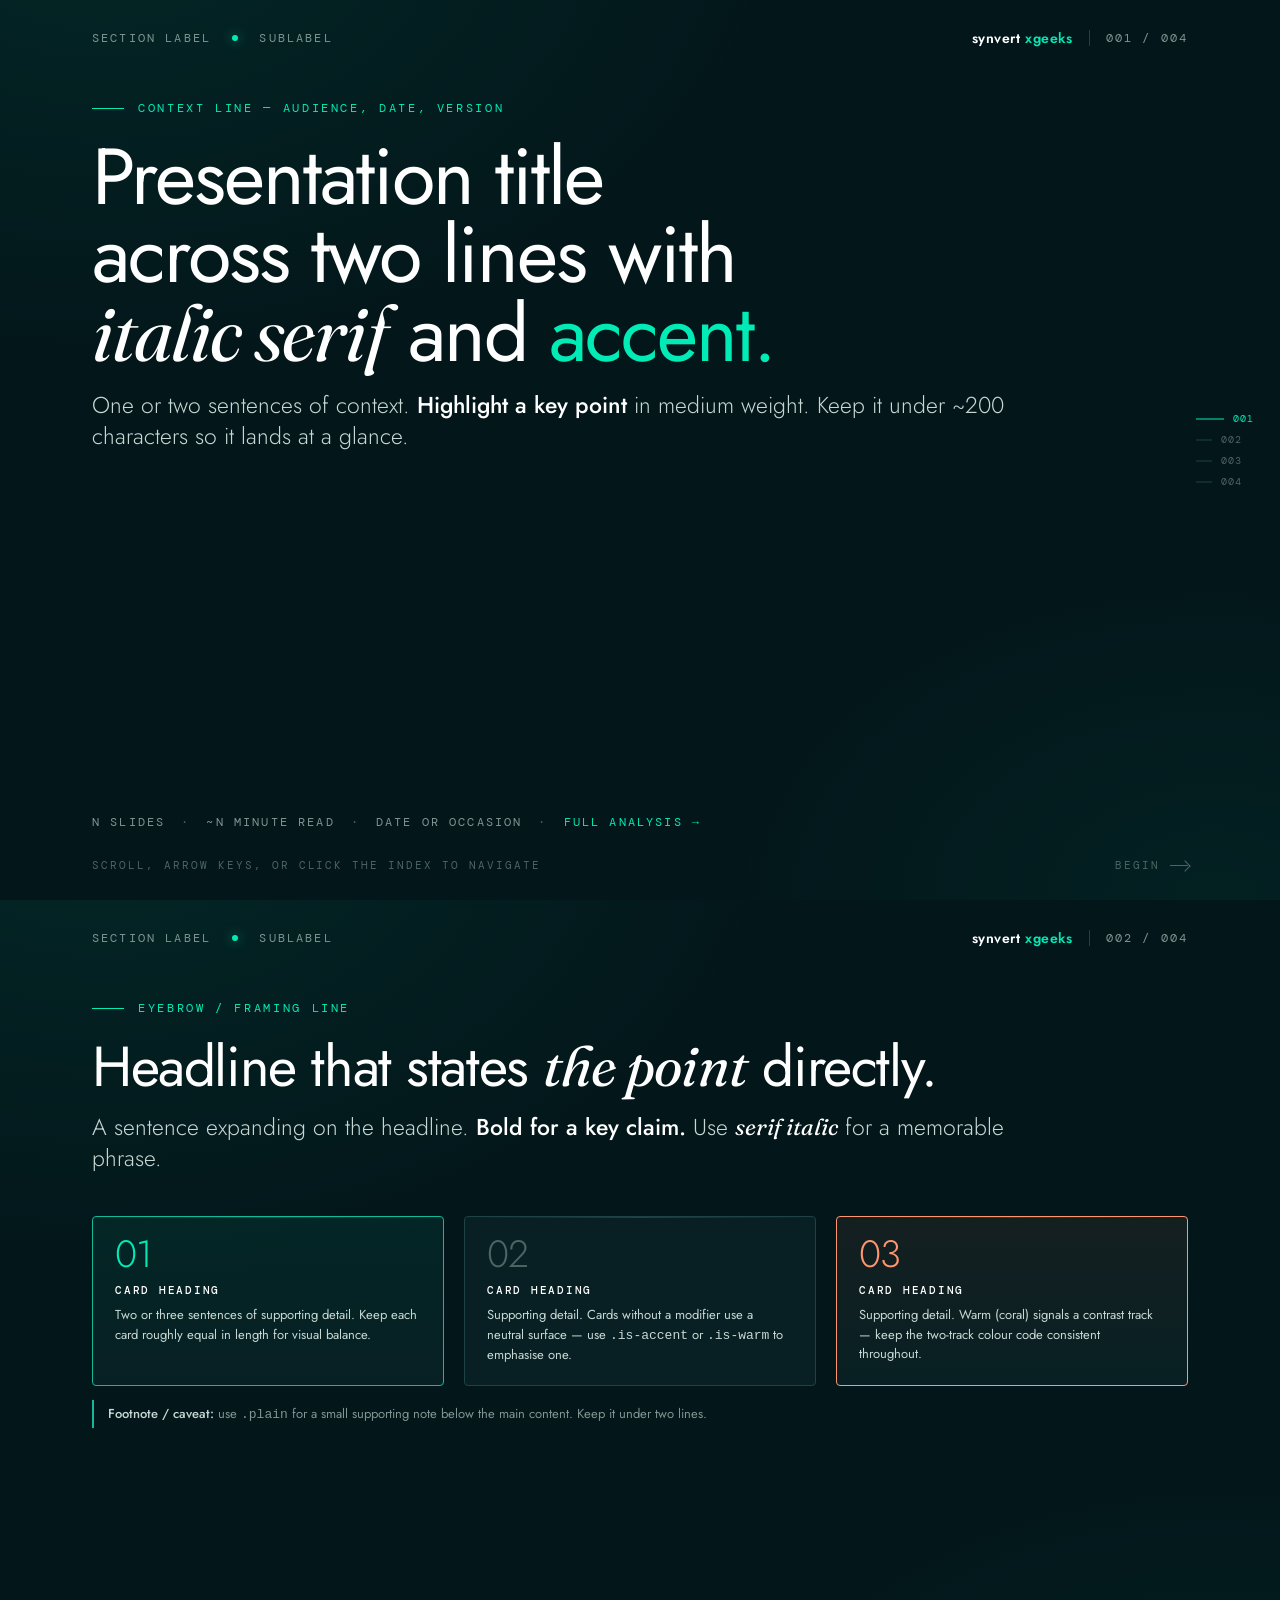
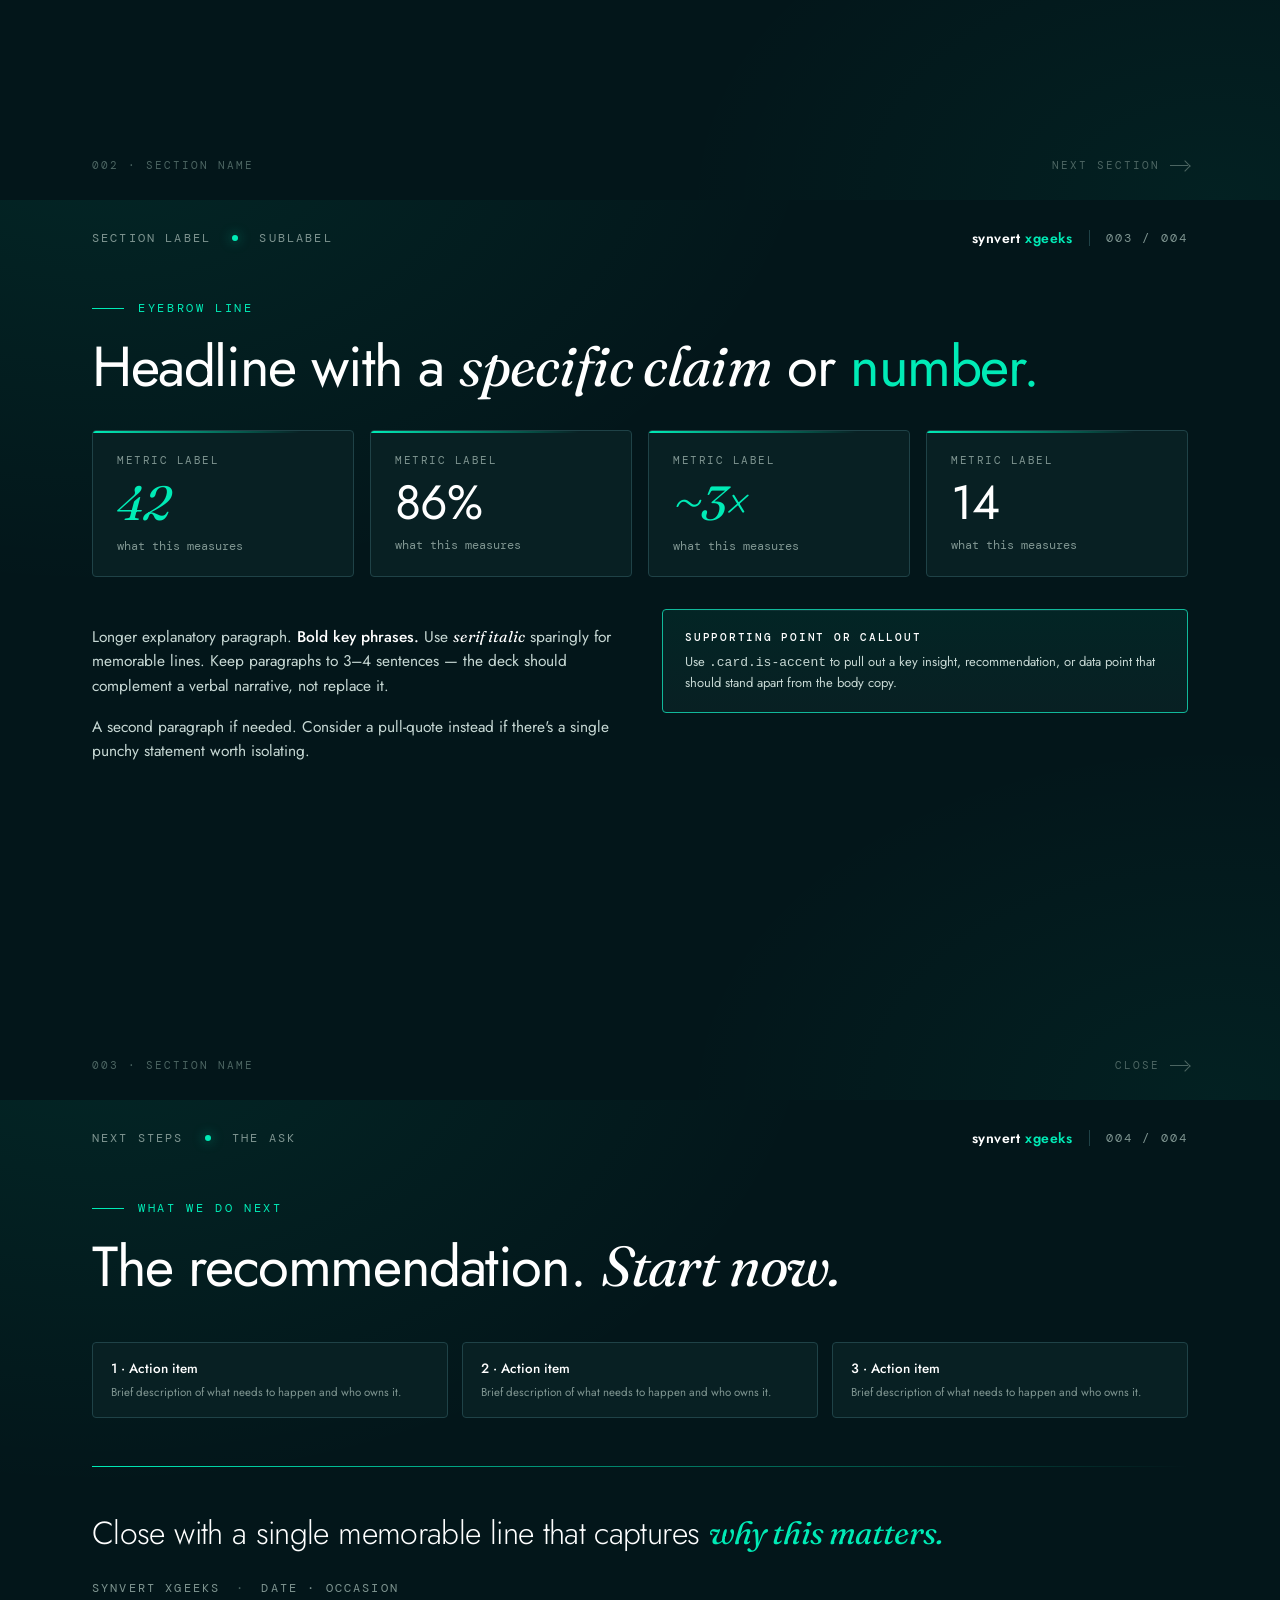
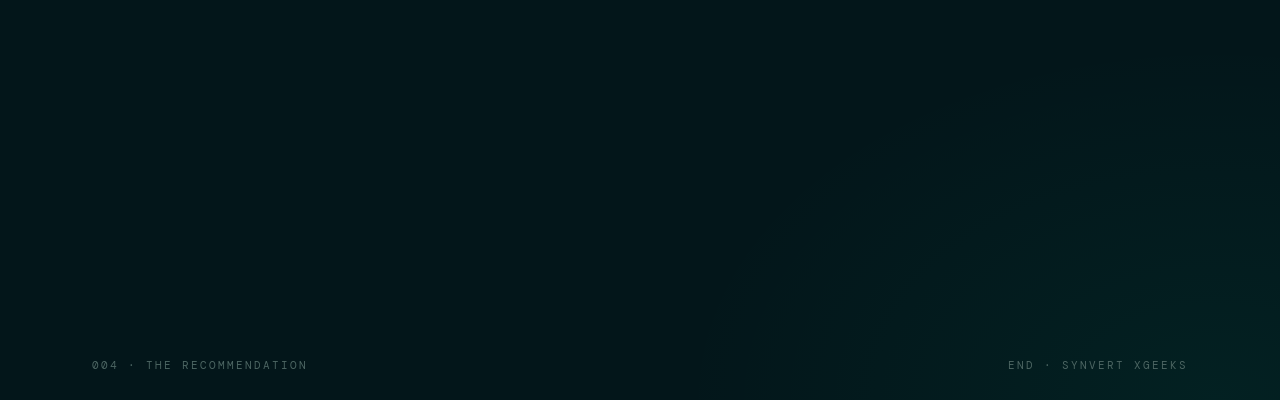
==== commit 8698b4c9: "Add analysis companion to template; rewrite root README as deck index - _template/analysis.html: sel" ====
--- a/_template/index.html
+++ b/_template/index.html
@@ -313,6 +313,7 @@
         <span>N slides</span>
         <span>~N minute read</span>
         <span>Date or occasion</span>
+        <span><a href="analysis.html" style="color:var(--accent);text-decoration:none;">Full analysis →</a></span>
       </div>
     </div>
   </div>
